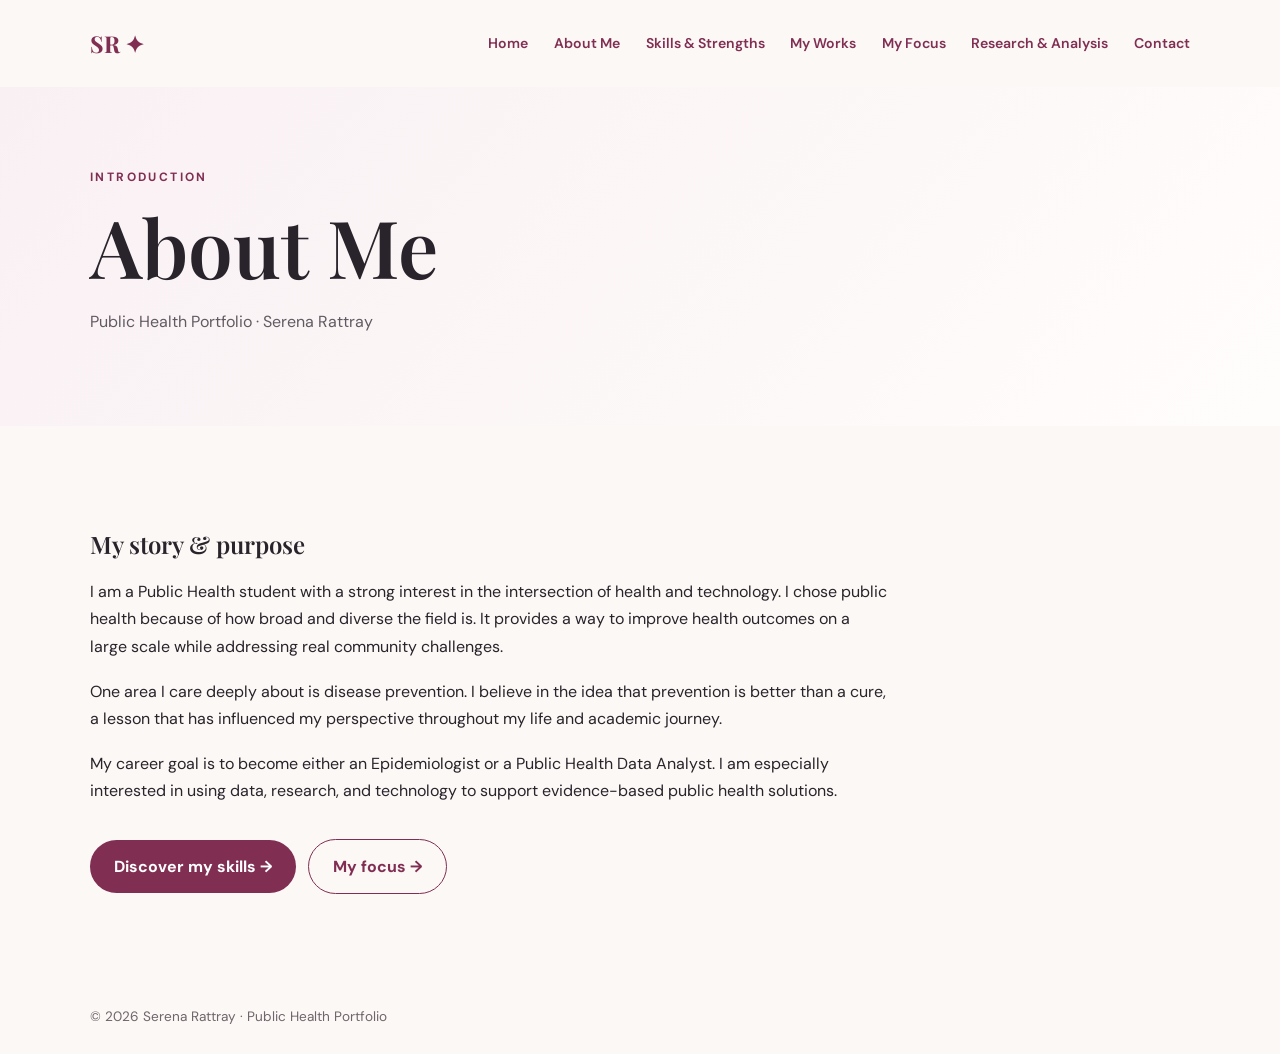
==== about.html @ 283c9e27 "Create dedicated about.html portfolio page" ====
<!DOCTYPE html><html lang="en"><head><meta charset="UTF-8"><meta name="viewport" content="width=device-width,initial-scale=1"><meta name="description" content="Serena Rattray's public health research and applied biostatistics portfolio."><title>About Me | Serena Rattray</title><link rel="preconnect" href="https://fonts.googleapis.com"><link rel="preconnect" href="https://fonts.gstatic.com" crossorigin><link href="https://fonts.googleapis.com/css2?family=DM+Sans:wght@400;500;600;700&family=Playfair+Display:wght@500;600;700&display=swap" rel="stylesheet"><link rel="stylesheet" href="style.css"></head><body><header><div class="wrap topbar"><a class="brand" href="index.html">SR <span aria-hidden="true">✦</span></a><nav class="nav" aria-label="Main navigation"><a href="index.html">Home</a><a href="about.html">About Me</a><a href="skills.html">Skills &amp; Strengths</a><a href="works.html">My Works</a><a href="focus.html">My Focus</a><a href="research.html">Research &amp; Analysis</a><a href="more.html#contact">Contact</a></nav></div></header><main><section class="page-header"><div class="wrap"><span class="eyebrow">Introduction</span><h1>About Me</h1><p class="muted">Public Health Portfolio · Serena Rattray</p></div></section><section class="content"><div class="wrap"><h2>My story &amp; purpose</h2><div class="prose"><p>I am a Public Health student with a strong interest in the intersection of health and technology. I chose public health because of how broad and diverse the field is. It provides a way to improve health outcomes on a large scale while addressing real community challenges.</p><p>One area I care deeply about is disease prevention. I believe in the idea that prevention is better than a cure, a lesson that has influenced my perspective throughout my life and academic journey.</p><p>My career goal is to become either an Epidemiologist or a Public Health Data Analyst. I am especially interested in using data, research, and technology to support evidence-based public health solutions.</p></div><a class="button" href="skills.html">Discover my skills →</a><a class="button alt" href="focus.html">My focus →</a></div></section></main><footer><div class="wrap">© 2026 Serena Rattray · Public Health Portfolio</div></footer></body></html>
---- style.css ----
:root{--ink:#29232b;--berry:#812e53;--rose:#c78ba4;--blush:#f5e9ed;--cream:#fbf8f5;--line:#e8dce0}*{box-sizing:border-box}html{scroll-behavior:smooth}body{margin:0;background:var(--cream);color:var(--ink);font-family:'DM Sans',Arial,sans-serif;line-height:1.7}h1,h2,h3{font-family:'Playfair Display',Georgia,serif;line-height:1.15;font-weight:600}a{color:var(--berry)}a:focus-visible,button:focus-visible{outline:3px solid var(--rose);outline-offset:4px}.wrap{width:min(1100px,90%);margin:auto}.topbar{display:flex;justify-content:space-between;align-items:center;padding:24px 0;gap:20px}.brand{font-family:'Playfair Display',Georgia,serif;font-size:1.45rem;font-weight:700;text-decoration:none;color:var(--berry)}.nav{display:flex;flex-wrap:wrap;gap:clamp(12px,2vw,30px)}.nav a{text-decoration:none;font-size:.88rem;font-weight:600}.nav a:hover{text-decoration:underline}.eyebrow{text-transform:uppercase;letter-spacing:.2em;color:var(--berry);font-weight:700;font-size:.75rem}.hero{padding:clamp(65px,10vw,140px) 0;background:radial-gradient(circle at 85% 20%,#f0d6e0,transparent 35%),linear-gradient(125deg,#fffdfb,#f6ebee)}.hero-grid{display:grid;grid-template-columns:1.5fr .7fr;gap:45px;align-items:center}.hero h1{font-size:clamp(3.5rem,8vw,7rem);letter-spacing:-.05em;margin:16px 0 24px}.hero p{font-size:1.15rem;max-width:620px}.monogram{aspect-ratio:1;display:grid;place-items:center;border-radius:50% 50% 44% 44%;background:#ead2dc;color:var(--berry);font-family:'Playfair Display',serif;font-size:clamp(5rem,13vw,10rem);border:12px solid #f9f0f3;box-shadow:0 30px 70px #812e5322}.button{display:inline-block;background:var(--berry);color:white;text-decoration:none;padding:13px 24px;border-radius:100px;font-weight:700;margin:16px 12px 0 0}.button.alt{background:transparent;color:var(--berry);border:1px solid var(--berry)}section.content{padding:85px 0}.section-head{display:flex;justify-content:space-between;align-items:end;gap:20px;margin-bottom:32px}.section-head h2{font-size:clamp(2rem,4vw,3.3rem);margin:8px 0}.muted{color:#625a62}.cards{display:grid;grid-template-columns:repeat(2,minmax(0,1fr));gap:24px}.card{background:white;border:1px solid var(--line);border-radius:18px;padding:32px;box-shadow:0 15px 45px #812e530b}.card h3{font-size:1.6rem;margin:12px 0}.tag{display:inline-block;border-radius:100px;background:var(--blush);color:var(--berry);padding:5px 12px;font-size:.75rem;font-weight:700;letter-spacing:.05em}.card a{font-weight:700;text-underline-offset:5px}.feature{background:var(--blush)}.three{display:grid;grid-template-columns:repeat(3,1fr);gap:18px}.contact-band{background:var(--berry);color:white;padding:65px 0}.contact-band a{color:white}.contact-band h2{font-size:clamp(2rem,4vw,3rem)}footer{padding:26px 0;font-size:.85rem;color:#70656c}.page-header{padding:75px 0;background:linear-gradient(130deg,#f9f0f3,#fffdfb)}.page-header h1{font-size:clamp(3rem,7vw,5rem);margin:10px 0}.prose{max-width:800px}.prose p{margin:0 0 18px}.spaced{margin-top:32px}@media(max-width:720px){.topbar{align-items:flex-start;flex-direction:column}.hero-grid{grid-template-columns:1fr}.monogram{width:200px;justify-self:center}.cards,.three{grid-template-columns:1fr}.section-head{display:block}.hero{padding:65px 0}section.content{padding:60px 0}}@media(prefers-reduced-motion:reduce){html{scroll-behavior:auto}}
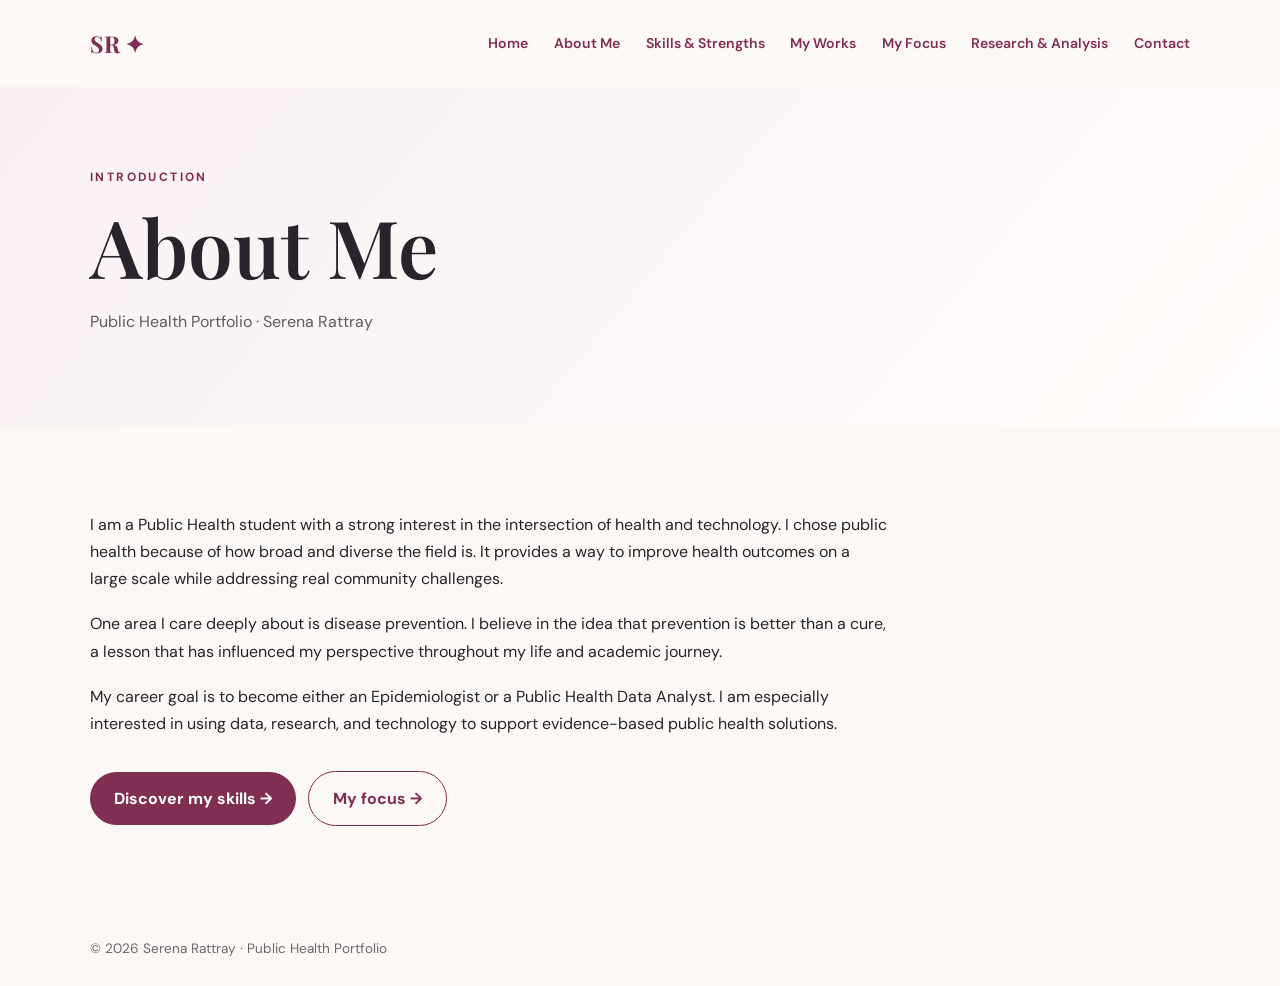
==== commit 959d42bc: "Remove My story and purpose heading from About Me" ====
--- a/about.html
+++ b/about.html
@@ -1 +1 @@
-<!DOCTYPE html><html lang="en"><head><meta charset="UTF-8"><meta name="viewport" content="width=device-width,initial-scale=1"><meta name="description" content="Serena Rattray's public health research and applied biostatistics portfolio."><title>About Me | Serena Rattray</title><link rel="preconnect" href="https://fonts.googleapis.com"><link rel="preconnect" href="https://fonts.gstatic.com" crossorigin><link href="https://fonts.googleapis.com/css2?family=DM+Sans:wght@400;500;600;700&family=Playfair+Display:wght@500;600;700&display=swap" rel="stylesheet"><link rel="stylesheet" href="style.css"></head><body><header><div class="wrap topbar"><a class="brand" href="index.html">SR <span aria-hidden="true">✦</span></a><nav class="nav" aria-label="Main navigation"><a href="index.html">Home</a><a href="about.html">About Me</a><a href="skills.html">Skills &amp; Strengths</a><a href="works.html">My Works</a><a href="focus.html">My Focus</a><a href="research.html">Research &amp; Analysis</a><a href="more.html#contact">Contact</a></nav></div></header><main><section class="page-header"><div class="wrap"><span class="eyebrow">Introduction</span><h1>About Me</h1><p class="muted">Public Health Portfolio · Serena Rattray</p></div></section><section class="content"><div class="wrap"><h2>My story &amp; purpose</h2><div class="prose"><p>I am a Public Health student with a strong interest in the intersection of health and technology. I chose public health because of how broad and diverse the field is. It provides a way to improve health outcomes on a large scale while addressing real community challenges.</p><p>One area I care deeply about is disease prevention. I believe in the idea that prevention is better than a cure, a lesson that has influenced my perspective throughout my life and academic journey.</p><p>My career goal is to become either an Epidemiologist or a Public Health Data Analyst. I am especially interested in using data, research, and technology to support evidence-based public health solutions.</p></div><a class="button" href="skills.html">Discover my skills →</a><a class="button alt" href="focus.html">My focus →</a></div></section></main><footer><div class="wrap">© 2026 Serena Rattray · Public Health Portfolio</div></footer></body></html>+<!DOCTYPE html><html lang="en"><head><meta charset="UTF-8"><meta name="viewport" content="width=device-width,initial-scale=1"><meta name="description" content="Serena Rattray's public health research and applied biostatistics portfolio."><title>About Me | Serena Rattray</title><link rel="preconnect" href="https://fonts.googleapis.com"><link rel="preconnect" href="https://fonts.gstatic.com" crossorigin><link href="https://fonts.googleapis.com/css2?family=DM+Sans:wght@400;500;600;700&family=Playfair+Display:wght@500;600;700&display=swap" rel="stylesheet"><link rel="stylesheet" href="style.css"></head><body><header><div class="wrap topbar"><a class="brand" href="index.html">SR <span aria-hidden="true">✦</span></a><nav class="nav" aria-label="Main navigation"><a href="index.html">Home</a><a href="about.html">About Me</a><a href="skills.html">Skills &amp; Strengths</a><a href="works.html">My Works</a><a href="focus.html">My Focus</a><a href="research.html">Research &amp; Analysis</a><a href="more.html#contact">Contact</a></nav></div></header><main><section class="page-header"><div class="wrap"><span class="eyebrow">Introduction</span><h1>About Me</h1><p class="muted">Public Health Portfolio · Serena Rattray</p></div></section><section class="content"><div class="wrap"><div class="prose"><p>I am a Public Health student with a strong interest in the intersection of health and technology. I chose public health because of how broad and diverse the field is. It provides a way to improve health outcomes on a large scale while addressing real community challenges.</p><p>One area I care deeply about is disease prevention. I believe in the idea that prevention is better than a cure, a lesson that has influenced my perspective throughout my life and academic journey.</p><p>My career goal is to become either an Epidemiologist or a Public Health Data Analyst. I am especially interested in using data, research, and technology to support evidence-based public health solutions.</p></div><a class="button" href="skills.html">Discover my skills →</a><a class="button alt" href="focus.html">My focus →</a></div></section></main><footer><div class="wrap">© 2026 Serena Rattray · Public Health Portfolio</div></footer></body></html>
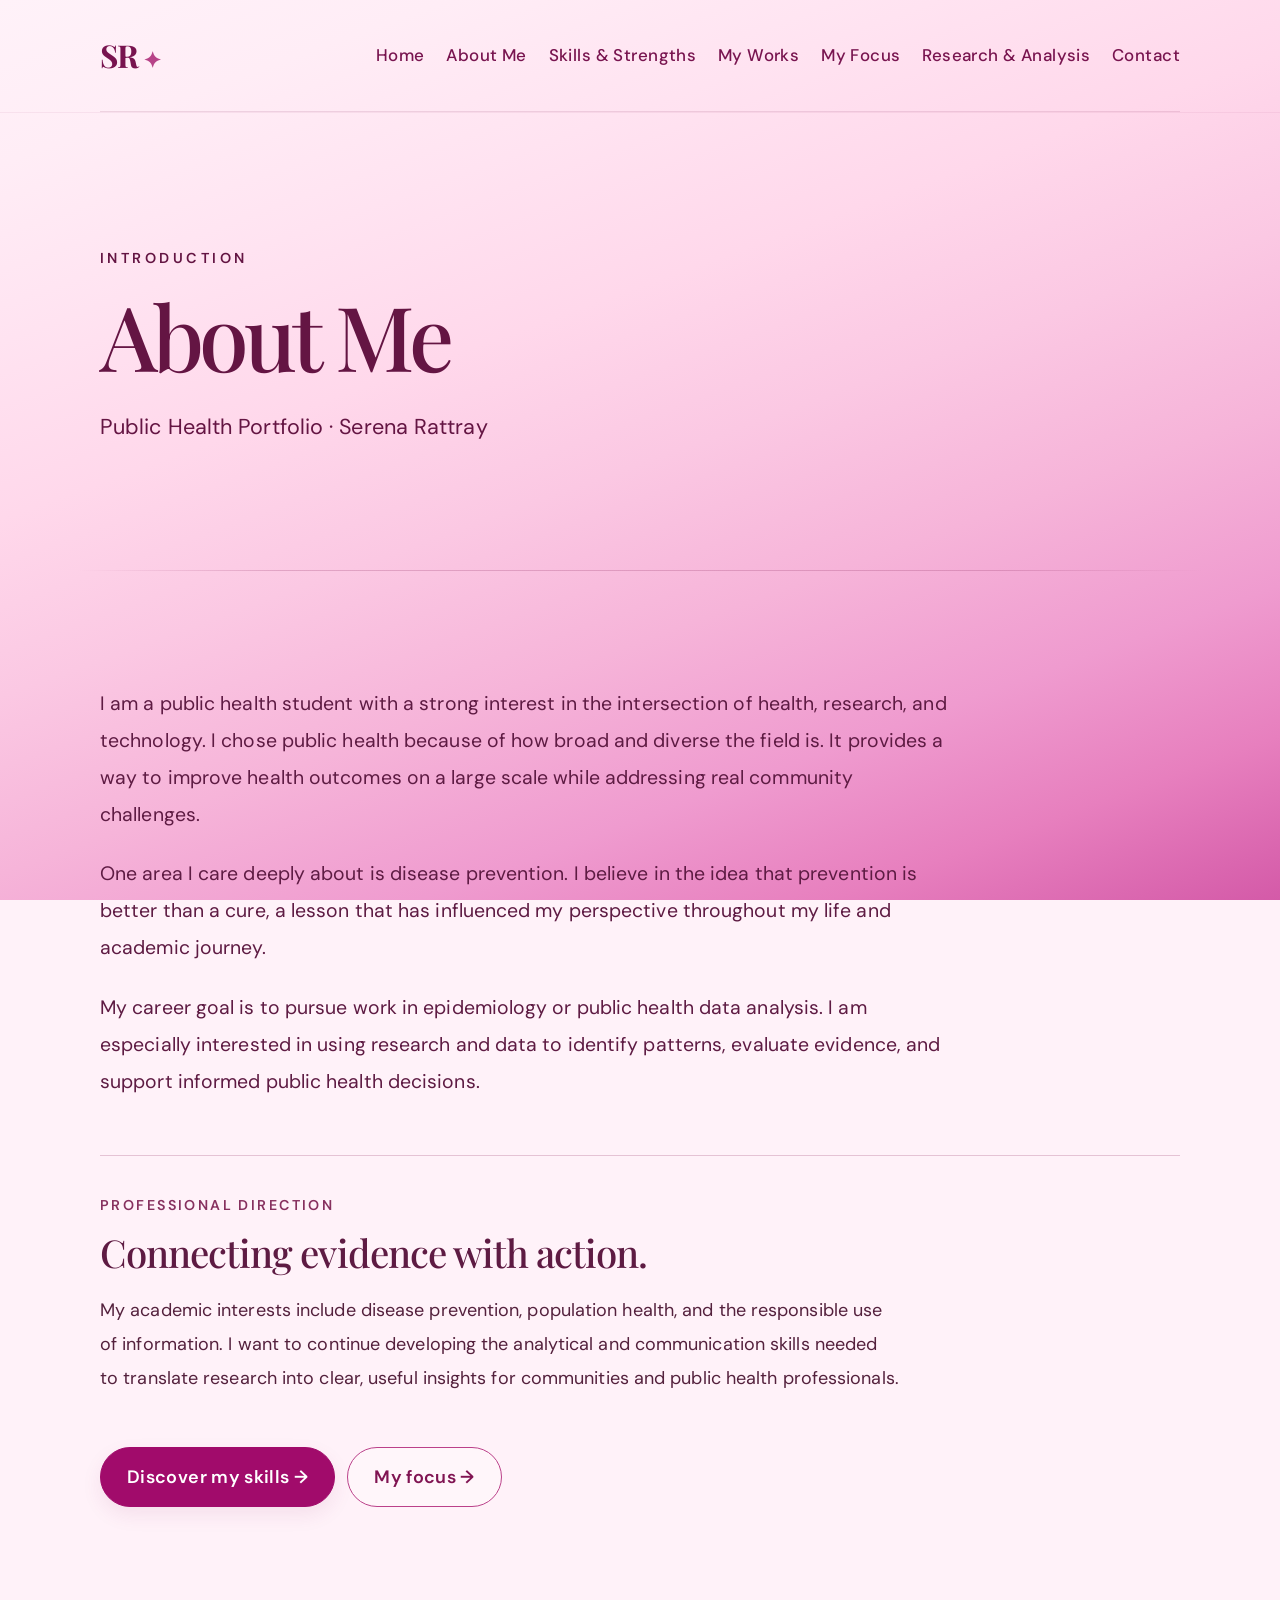
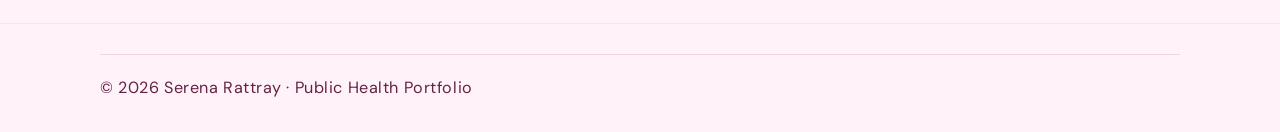
==== commit bcb5484e: "Add refined editorial dividers and professional public health portfolio copy" ====
--- a/about.html
+++ b/about.html
@@ -1 +1 @@
-<!DOCTYPE html><html lang="en"><head><meta charset="UTF-8"><meta name="viewport" content="width=device-width,initial-scale=1"><meta name="description" content="Serena Rattray's public health research and applied biostatistics portfolio."><title>About Me | Serena Rattray</title><link rel="preconnect" href="https://fonts.googleapis.com"><link rel="preconnect" href="https://fonts.gstatic.com" crossorigin><link href="https://fonts.googleapis.com/css2?family=DM+Sans:wght@400;500;600;700&family=Playfair+Display:wght@500;600;700&display=swap" rel="stylesheet"><link rel="stylesheet" href="style.css"></head><body><header><div class="wrap topbar"><a class="brand" href="index.html">SR <span aria-hidden="true">✦</span></a><nav class="nav" aria-label="Main navigation"><a href="index.html">Home</a><a href="about.html">About Me</a><a href="skills.html">Skills &amp; Strengths</a><a href="works.html">My Works</a><a href="focus.html">My Focus</a><a href="research.html">Research &amp; Analysis</a><a href="more.html#contact">Contact</a></nav></div></header><main><section class="page-header"><div class="wrap"><span class="eyebrow">Introduction</span><h1>About Me</h1><p class="muted">Public Health Portfolio · Serena Rattray</p></div></section><section class="content"><div class="wrap"><div class="prose"><p>I am a Public Health student with a strong interest in the intersection of health and technology. I chose public health because of how broad and diverse the field is. It provides a way to improve health outcomes on a large scale while addressing real community challenges.</p><p>One area I care deeply about is disease prevention. I believe in the idea that prevention is better than a cure, a lesson that has influenced my perspective throughout my life and academic journey.</p><p>My career goal is to become either an Epidemiologist or a Public Health Data Analyst. I am especially interested in using data, research, and technology to support evidence-based public health solutions.</p></div><a class="button" href="skills.html">Discover my skills →</a><a class="button alt" href="focus.html">My focus →</a></div></section></main><footer><div class="wrap">© 2026 Serena Rattray · Public Health Portfolio</div></footer></body></html>+<!DOCTYPE html><html lang="en"><head><meta charset="UTF-8"><meta name="viewport" content="width=device-width,initial-scale=1"><meta name="description" content="Serena Rattray's public health research and applied biostatistics portfolio."><title>About Me | Serena Rattray</title><link rel="preconnect" href="https://fonts.googleapis.com"><link rel="preconnect" href="https://fonts.gstatic.com" crossorigin><link href="https://fonts.googleapis.com/css2?family=DM+Sans:wght@400;500;600;700&family=Playfair+Display:wght@500;600;700&display=swap" rel="stylesheet"><link rel="stylesheet" href="style.css"></head><body><header><div class="wrap topbar"><a class="brand" href="index.html">SR <span aria-hidden="true">✦</span></a><nav class="nav" aria-label="Main navigation"><a href="index.html">Home</a><a href="about.html">About Me</a><a href="skills.html">Skills &amp; Strengths</a><a href="works.html">My Works</a><a href="focus.html">My Focus</a><a href="research.html">Research &amp; Analysis</a><a href="more.html#contact">Contact</a></nav></div></header><main><section class="page-header"><div class="wrap"><span class="eyebrow">Introduction</span><h1>About Me</h1><p class="muted">Public Health Portfolio · Serena Rattray</p></div></section><section class="content"><div class="wrap"><div class="prose"><p>I am a public health student with a strong interest in the intersection of health, research, and technology. I chose public health because of how broad and diverse the field is. It provides a way to improve health outcomes on a large scale while addressing real community challenges.</p><p>One area I care deeply about is disease prevention. I believe in the idea that prevention is better than a cure, a lesson that has influenced my perspective throughout my life and academic journey.</p><p>My career goal is to pursue work in epidemiology or public health data analysis. I am especially interested in using research and data to identify patterns, evaluate evidence, and support informed public health decisions.</p></div><div class="editorial-panel"><span class="editorial-kicker">Professional direction</span><h2>Connecting evidence with action.</h2><p>My academic interests include disease prevention, population health, and the responsible use of information. I want to continue developing the analytical and communication skills needed to translate research into clear, useful insights for communities and public health professionals.</p></div><a class="button" href="skills.html">Discover my skills →</a><a class="button alt" href="focus.html">My focus →</a></div></section></main><footer><div class="wrap">© 2026 Serena Rattray · Public Health Portfolio</div></footer></body></html>
--- a/style.css
+++ b/style.css
@@ -1 +1,126 @@
-:root{--ink:#29232b;--berry:#812e53;--rose:#c78ba4;--blush:#f5e9ed;--cream:#fbf8f5;--line:#e8dce0}*{box-sizing:border-box}html{scroll-behavior:smooth}body{margin:0;background:var(--cream);color:var(--ink);font-family:'DM Sans',Arial,sans-serif;line-height:1.7}h1,h2,h3{font-family:'Playfair Display',Georgia,serif;line-height:1.15;font-weight:600}a{color:var(--berry)}a:focus-visible,button:focus-visible{outline:3px solid var(--rose);outline-offset:4px}.wrap{width:min(1100px,90%);margin:auto}.topbar{display:flex;justify-content:space-between;align-items:center;padding:24px 0;gap:20px}.brand{font-family:'Playfair Display',Georgia,serif;font-size:1.45rem;font-weight:700;text-decoration:none;color:var(--berry)}.nav{display:flex;flex-wrap:wrap;gap:clamp(12px,2vw,30px)}.nav a{text-decoration:none;font-size:.88rem;font-weight:600}.nav a:hover{text-decoration:underline}.eyebrow{text-transform:uppercase;letter-spacing:.2em;color:var(--berry);font-weight:700;font-size:.75rem}.hero{padding:clamp(65px,10vw,140px) 0;background:radial-gradient(circle at 85% 20%,#f0d6e0,transparent 35%),linear-gradient(125deg,#fffdfb,#f6ebee)}.hero-grid{display:grid;grid-template-columns:1.5fr .7fr;gap:45px;align-items:center}.hero h1{font-size:clamp(3.5rem,8vw,7rem);letter-spacing:-.05em;margin:16px 0 24px}.hero p{font-size:1.15rem;max-width:620px}.monogram{aspect-ratio:1;display:grid;place-items:center;border-radius:50% 50% 44% 44%;background:#ead2dc;color:var(--berry);font-family:'Playfair Display',serif;font-size:clamp(5rem,13vw,10rem);border:12px solid #f9f0f3;box-shadow:0 30px 70px #812e5322}.button{display:inline-block;background:var(--berry);color:white;text-decoration:none;padding:13px 24px;border-radius:100px;font-weight:700;margin:16px 12px 0 0}.button.alt{background:transparent;color:var(--berry);border:1px solid var(--berry)}section.content{padding:85px 0}.section-head{display:flex;justify-content:space-between;align-items:end;gap:20px;margin-bottom:32px}.section-head h2{font-size:clamp(2rem,4vw,3.3rem);margin:8px 0}.muted{color:#625a62}.cards{display:grid;grid-template-columns:repeat(2,minmax(0,1fr));gap:24px}.card{background:white;border:1px solid var(--line);border-radius:18px;padding:32px;box-shadow:0 15px 45px #812e530b}.card h3{font-size:1.6rem;margin:12px 0}.tag{display:inline-block;border-radius:100px;background:var(--blush);color:var(--berry);padding:5px 12px;font-size:.75rem;font-weight:700;letter-spacing:.05em}.card a{font-weight:700;text-underline-offset:5px}.feature{background:var(--blush)}.three{display:grid;grid-template-columns:repeat(3,1fr);gap:18px}.contact-band{background:var(--berry);color:white;padding:65px 0}.contact-band a{color:white}.contact-band h2{font-size:clamp(2rem,4vw,3rem)}footer{padding:26px 0;font-size:.85rem;color:#70656c}.page-header{padding:75px 0;background:linear-gradient(130deg,#f9f0f3,#fffdfb)}.page-header h1{font-size:clamp(3rem,7vw,5rem);margin:10px 0}.prose{max-width:800px}.prose p{margin:0 0 18px}.spaced{margin-top:32px}@media(max-width:720px){.topbar{align-items:flex-start;flex-direction:column}.hero-grid{grid-template-columns:1fr}.monogram{width:200px;justify-self:center}.cards,.three{grid-template-columns:1fr}.section-head{display:block}.hero{padding:65px 0}section.content{padding:60px 0}}@media(prefers-reduced-motion:reduce){html{scroll-behavior:auto}}+:root{--ink:#29232b;--berry:#812e53;--rose:#c78ba4;--blush:#f5e9ed;--cream:#fbf8f5;--line:#e8dce0}*{box-sizing:border-box}html{scroll-behavior:smooth}body{margin:0;background:var(--cream);color:var(--ink);font-family:'DM Sans',Arial,sans-serif;line-height:1.7}h1,h2,h3{font-family:'Playfair Display',Georgia,serif;line-height:1.15;font-weight:600}a{color:var(--berry)}a:focus-visible,button:focus-visible{outline:3px solid var(--rose);outline-offset:4px}.wrap{width:min(1100px,90%);margin:auto}.topbar{display:flex;justify-content:space-between;align-items:center;padding:24px 0;gap:20px}.brand{font-family:'Playfair Display',Georgia,serif;font-size:1.45rem;font-weight:700;text-decoration:none;color:var(--berry)}.nav{display:flex;flex-wrap:wrap;gap:clamp(12px,2vw,30px)}.nav a{text-decoration:none;font-size:.88rem;font-weight:600}.nav a:hover{text-decoration:underline}.eyebrow{text-transform:uppercase;letter-spacing:.2em;color:var(--berry);font-weight:700;font-size:.75rem}.hero{padding:clamp(65px,10vw,140px) 0;background:radial-gradient(circle at 85% 20%,#f0d6e0,transparent 35%),linear-gradient(125deg,#fffdfb,#f6ebee)}.hero-grid{display:grid;grid-template-columns:1.5fr .7fr;gap:45px;align-items:center}.hero h1{font-size:clamp(3.5rem,8vw,7rem);letter-spacing:-.05em;margin:16px 0 24px}.hero p{font-size:1.15rem;max-width:620px}.monogram{aspect-ratio:1;display:grid;place-items:center;border-radius:50% 50% 44% 44%;background:#ead2dc;color:var(--berry);font-family:'Playfair Display',serif;font-size:clamp(5rem,13vw,10rem);border:12px solid #f9f0f3;box-shadow:0 30px 70px #812e5322}.button{display:inline-block;background:var(--berry);color:white;text-decoration:none;padding:13px 24px;border-radius:100px;font-weight:700;margin:16px 12px 0 0}.button.alt{background:transparent;color:var(--berry);border:1px solid var(--berry)}section.content{padding:85px 0}.section-head{display:flex;justify-content:space-between;align-items:end;gap:20px;margin-bottom:32px}.section-head h2{font-size:clamp(2rem,4vw,3.3rem);margin:8px 0}.muted{color:#625a62}.cards{display:grid;grid-template-columns:repeat(2,minmax(0,1fr));gap:24px}.card{background:white;border:1px solid var(--line);border-radius:18px;padding:32px;box-shadow:0 15px 45px #812e530b}.card h3{font-size:1.6rem;margin:12px 0}.tag{display:inline-block;border-radius:100px;background:var(--blush);color:var(--berry);padding:5px 12px;font-size:.75rem;font-weight:700;letter-spacing:.05em}.card a{font-weight:700;text-underline-offset:5px}.feature{background:var(--blush)}.three{display:grid;grid-template-columns:repeat(3,1fr);gap:18px}.contact-band{background:var(--berry);color:white;padding:65px 0}.contact-band a{color:white}.contact-band h2{font-size:clamp(2rem,4vw,3rem)}footer{padding:26px 0;font-size:.85rem;color:#70656c}.page-header{padding:75px 0;background:linear-gradient(130deg,#f9f0f3,#fffdfb)}.page-header h1{font-size:clamp(3rem,7vw,5rem);margin:10px 0}.prose{max-width:800px}.prose p{margin:0 0 18px}.spaced{margin-top:32px}@media(max-width:720px){.topbar{align-items:flex-start;flex-direction:column}.hero-grid{grid-template-columns:1fr}.monogram{width:200px;justify-self:center}.cards,.three{grid-template-columns:1fr}.section-head{display:block}.hero{padding:65px 0}section.content{padding:60px 0}}@media(prefers-reduced-motion:reduce){html{scroll-behavior:auto}}
+
+/* Balanced light-pink to fuchsia sitewide gradient */
+:root{--ink:#51243d;--berry:#a10b6b;--rose:#d9429a;--blush:#ffe0f0;--cream:#fff3f9;--line:#edb9d4}
+html{background:#fff0f7}
+body{background:linear-gradient(145deg,#fff0f8 0%,#ffd4e9 38%,#f69bcf 72%,#cb258b 100%) fixed;color:var(--ink)}
+header{background:linear-gradient(95deg,#fff1f9,#ffc7e3 55%,#e964af);border-bottom:1px solid #efb6d4}
+.brand,.nav a{color:#78144f}.nav a:hover{color:#b80b78}
+.hero,.page-header{background:radial-gradient(circle at 85% 18%,#fff6fb 0%,transparent 38%),linear-gradient(120deg,#fff0f8 0%,#ffc3e1 58%,#d83c9a 100%);color:#5b1b43}
+.hero h1,.hero p,.hero .muted,.hero .eyebrow,.page-header h1,.page-header p,.page-header .eyebrow{color:#641543}
+.monogram{background:linear-gradient(145deg,#ffe0ef,#f7a4d1 55%,#d43c9a);color:#8d125d;border-color:#fff0f8;box-shadow:0 24px 55px #a30a6b25}
+section.content{background:linear-gradient(140deg,#fff4fa 0%,#ffdbed 54%,#f4a2d0 100%);color:#54213d}
+section.content.feature{background:linear-gradient(125deg,#ffe2f0,#f7afd5 65%,#e66aaf)}
+section.content h2,section.content .eyebrow,section.content .muted,section.content .prose{color:#5e1b43}
+.card{background:linear-gradient(150deg,#fffafd,#ffe4f1 70%,#ffc5e3);border:1px solid #efbdd8;color:#54213d;box-shadow:0 14px 34px #a30a6b12}
+.card h3,.card p,.card a{color:#672044}
+.tag{background:#f7b7d9;color:#801452}
+.button{background:#a10b6b;color:#fff;border:1px solid #a10b6b}
+.button.alt{background:#ffe6f2;color:#801452;border:1px solid #bb418a}
+.contact-band{background:linear-gradient(115deg,#f4a6d1,#df4c9f 55%,#a90c70);color:#fff}
+.contact-band a{color:#fff}
+footer{background:linear-gradient(90deg,#ffe0ef,#f4a4d0,#d33d97);color:#642345}
+
+/* Seamless sitewide light blush to fuchsia transition */
+:root{--pink-flow:linear-gradient(155deg,#fff0f8 0%,#ffe4f1 20%,#ffd0e8 43%,#f8aed7 65%,#e66ab3 84%,#c92b90 100%)}
+html{background:#fff0f8}
+body{background:var(--pink-flow);background-attachment:fixed}
+header{background:transparent;border-bottom:1px solid #bd438b26}
+.hero,.page-header,.article-hero,section.content,section.content.feature{background:transparent}
+.hero,.page-header,.article-hero{color:#641543}
+.hero h1,.hero p,.hero .muted,.hero .eyebrow,.page-header h1,.page-header p,.page-header .eyebrow{color:#641543}
+section.content{color:#54213d}
+section.content h2,section.content .eyebrow,section.content .muted,section.content .prose{color:#5e1b43}
+.contact-band{background:linear-gradient(100deg,#f3a2ceaa,#e46badbb,#ca2e91d9)}
+footer{background:#b41c8030;border-top:1px solid #bd438b28}
+
+/* Final seamless ombré: one continuous canvas, no hard section edges */
+:root{--pink-flow:linear-gradient(160deg,#fff2f9 0%,#ffedf6 12%,#ffe3f1 25%,#ffd8eb 38%,#fbc8e3 51%,#f6b4d9 64%,#ef9bcf 77%,#e77fbe 88%,#d45aa8 100%)}
+html{background:#fff2f9}
+body{background:var(--pink-flow);background-attachment:fixed;min-height:100vh}
+header,.hero,.page-header,.article-hero,section.content,section.content.feature,footer{background:transparent!important}
+header{border-bottom:1px solid #9e316a12}
+footer{border-top:1px solid #9e316a12}
+.contact-band{background:linear-gradient(110deg,#f6b4d944,#e77fbe66,#d45aa899)!important}
+.card,.metric,.stat,.study-sidebar,.article-sidebar,.figure-panel,.pullquote,.insight{box-shadow:0 12px 32px #992c7110}
+
+/* Refined editorial finishing details — preserve continuous ombré */
+:root{--ink:#44283b;--berry:#8e285e;--line:#d89abf}
+body{font-weight:400;letter-spacing:.005em;line-height:1.82}
+h1,h2,h3{font-weight:500;letter-spacing:-.025em}
+.wrap{width:min(1080px,88%)}
+.topbar{padding-top:27px;padding-bottom:27px;gap:26px}
+.brand{font-size:1.55rem;letter-spacing:-.045em}
+.brand span{font-size:.7em;color:#b74388}
+.nav{column-gap:clamp(13px,1.7vw,25px);row-gap:10px}
+.nav a{font-size:.82rem;font-weight:500;letter-spacing:.025em;transition:color .2s ease}
+.nav a:hover{color:#a91672;text-decoration:none}
+.eyebrow{font-size:.69rem;font-weight:600;letter-spacing:.24em}
+.hero{padding-top:clamp(85px,11vw,155px);padding-bottom:clamp(95px,12vw,170px)}
+.hero-grid{gap:clamp(45px,7vw,100px)}
+.hero h1{font-size:clamp(3.6rem,7.7vw,6.8rem);font-weight:500;letter-spacing:-.065em;line-height:1.08}
+.hero p{line-height:1.9;max-width:580px}
+.hero .muted{font-size:.84rem;letter-spacing:.045em;margin-top:30px}
+.monogram{border-radius:50%;border:1px solid #fff9fbd9;background:linear-gradient(150deg,#fff8fc99,#f8c7e390 60%,#eaa3cc80);color:#8c2a61;box-shadow:0 24px 65px #8f336b16,inset 0 0 0 12px #fff7fc55;font-size:clamp(4.8rem,11vw,8.4rem);font-weight:500}
+.button{font-weight:600;font-size:.88rem;letter-spacing:.02em;padding:13px 26px;border-radius:999px;box-shadow:0 8px 20px #86235816;transition:transform .2s ease,box-shadow .2s ease,background .2s ease}
+.button:hover{transform:translateY(-2px);box-shadow:0 12px 24px #86235823}
+.button.alt{background:#fff8fbb5;box-shadow:none}
+section.content{padding-top:clamp(80px,9vw,118px);padding-bottom:clamp(80px,9vw,118px)}
+.section-head{margin-bottom:42px}
+.section-head h2{font-weight:500;letter-spacing:-.045em}
+.card{background:linear-gradient(150deg,#fffdfde8,#fff4faaf 75%,#ffe4f19c);border:1px solid #ffffffb5;border-radius:22px;padding:clamp(28px,3vw,40px);box-shadow:0 14px 40px #87345e10;backdrop-filter:blur(8px);-webkit-backdrop-filter:blur(8px);transition:transform .2s ease,box-shadow .2s ease}
+.card:hover{transform:translateY(-3px);box-shadow:0 18px 44px #87345e1b}
+.card h3{font-weight:500;letter-spacing:-.035em}
+.card p,.prose p{line-height:1.9}
+.tag{background:#f6c9e1b0;color:#812957;font-size:.69rem;letter-spacing:.12em;padding:6px 13px}
+.page-header{padding-top:clamp(90px,10vw,130px);padding-bottom:clamp(65px,8vw,105px)}
+.page-header h1{font-weight:500;letter-spacing:-.055em}
+.contact-band{border-top:1px solid #ffffff5c;border-bottom:1px solid #ffffff5c}
+footer{font-size:.78rem;letter-spacing:.035em;padding:30px 0}
+.article-hero h1,.study-hero h1{font-weight:500;letter-spacing:-.055em}
+.article-sidebar,.study-sidebar{border-radius:20px;backdrop-filter:blur(8px);-webkit-backdrop-filter:blur(8px)}
+.stat,.metric,.figure-panel{border-radius:20px}
+@media(max-width:720px){.wrap{width:min(1100px,90%)}.topbar{padding:20px 0}.hero{padding:75px 0 90px}.hero h1{font-size:clamp(3.1rem,12vw,4.7rem)}.monogram{width:min(220px,65vw)}.card{padding:28px}}
+@media(prefers-reduced-motion:reduce){.button,.card,.nav a{transition:none}.button:hover,.card:hover{transform:none}}
+
+/* Larger, comfortably readable typography throughout the portfolio */
+html{font-size:18px}
+body{font-size:1rem;line-height:1.8}
+.nav a{font-size:.94rem}
+.brand{font-size:1.75rem}
+.eyebrow{font-size:.8rem}
+.hero h1{font-size:clamp(3.8rem,8vw,7.2rem)}
+.hero p,.page-header p,.article-intro,.study-intro{font-size:1.2rem}
+.hero .muted{font-size:.98rem}
+.page-header h1{font-size:clamp(3.2rem,7vw,5.5rem)}
+.section-head h2{font-size:clamp(2.2rem,4.2vw,3.6rem)}
+.card h3{font-size:1.8rem}
+.card p,.prose p,.article-body p,.study-body p{font-size:1.08rem}
+.card a,.button{font-size:1rem}
+.tag{font-size:.8rem}
+.article-sidebar a,.study-sidebar a{font-size:1rem}
+.article-body h2,.study-body h2{font-size:clamp(1.9rem,3vw,2.6rem)}
+.metric span,.stat span,.figure-panel figcaption{font-size:.98rem}
+footer{font-size:.9rem}
+@media(max-width:720px){html{font-size:16px}.hero h1{font-size:clamp(3.15rem,11vw,4.8rem)}.nav a{font-size:.95rem}}
+
+/* Professional editorial structure: delicate rules and intentional hierarchy */
+.topbar{border-bottom:1px solid #8c356326}
+.hero,.page-header{position:relative}
+.hero::after,.page-header::after{content:"";position:absolute;bottom:0;left:6%;right:6%;height:1px;background:linear-gradient(90deg,transparent,#9e427348 18%,#9e427348 82%,transparent)}
+.section-head{padding-bottom:23px;border-bottom:1px solid #9e427338}
+section.content>.wrap>h2{padding-bottom:20px;border-bottom:1px solid #9e427338}
+.prose{max-width:850px}
+.prose p{margin-bottom:23px}
+.card{position:relative}
+.card::before{content:"";display:block;width:46px;height:1px;background:#ae5083a0;margin-bottom:22px}
+.card h3{margin-top:8px}
+.card a{display:inline-block;margin-top:8px}
+.editorial-rule{height:1px;border:0;background:linear-gradient(90deg,#98406d88,#98406d22,transparent);margin:34px 0}
+.editorial-intro{max-width:780px;font-size:1.13rem;line-height:1.9;color:#58364b}
+.editorial-kicker{font-size:.79rem;text-transform:uppercase;letter-spacing:.17em;font-weight:600;color:#87315f}
+.editorial-panel{margin:54px 0 10px;padding:32px 0 8px;border-top:1px solid #9e427344}
+.editorial-panel h2{font-size:clamp(1.8rem,3vw,2.55rem);margin:10px 0 18px}
+.editorial-panel p{max-width:800px;line-height:1.9}
+footer .wrap{border-top:1px solid #9e42732b;padding-top:18px}
+@media(max-width:720px){.topbar{border-bottom:1px solid #8c356326}.editorial-panel{margin-top:38px}.card::before{margin-bottom:16px}}
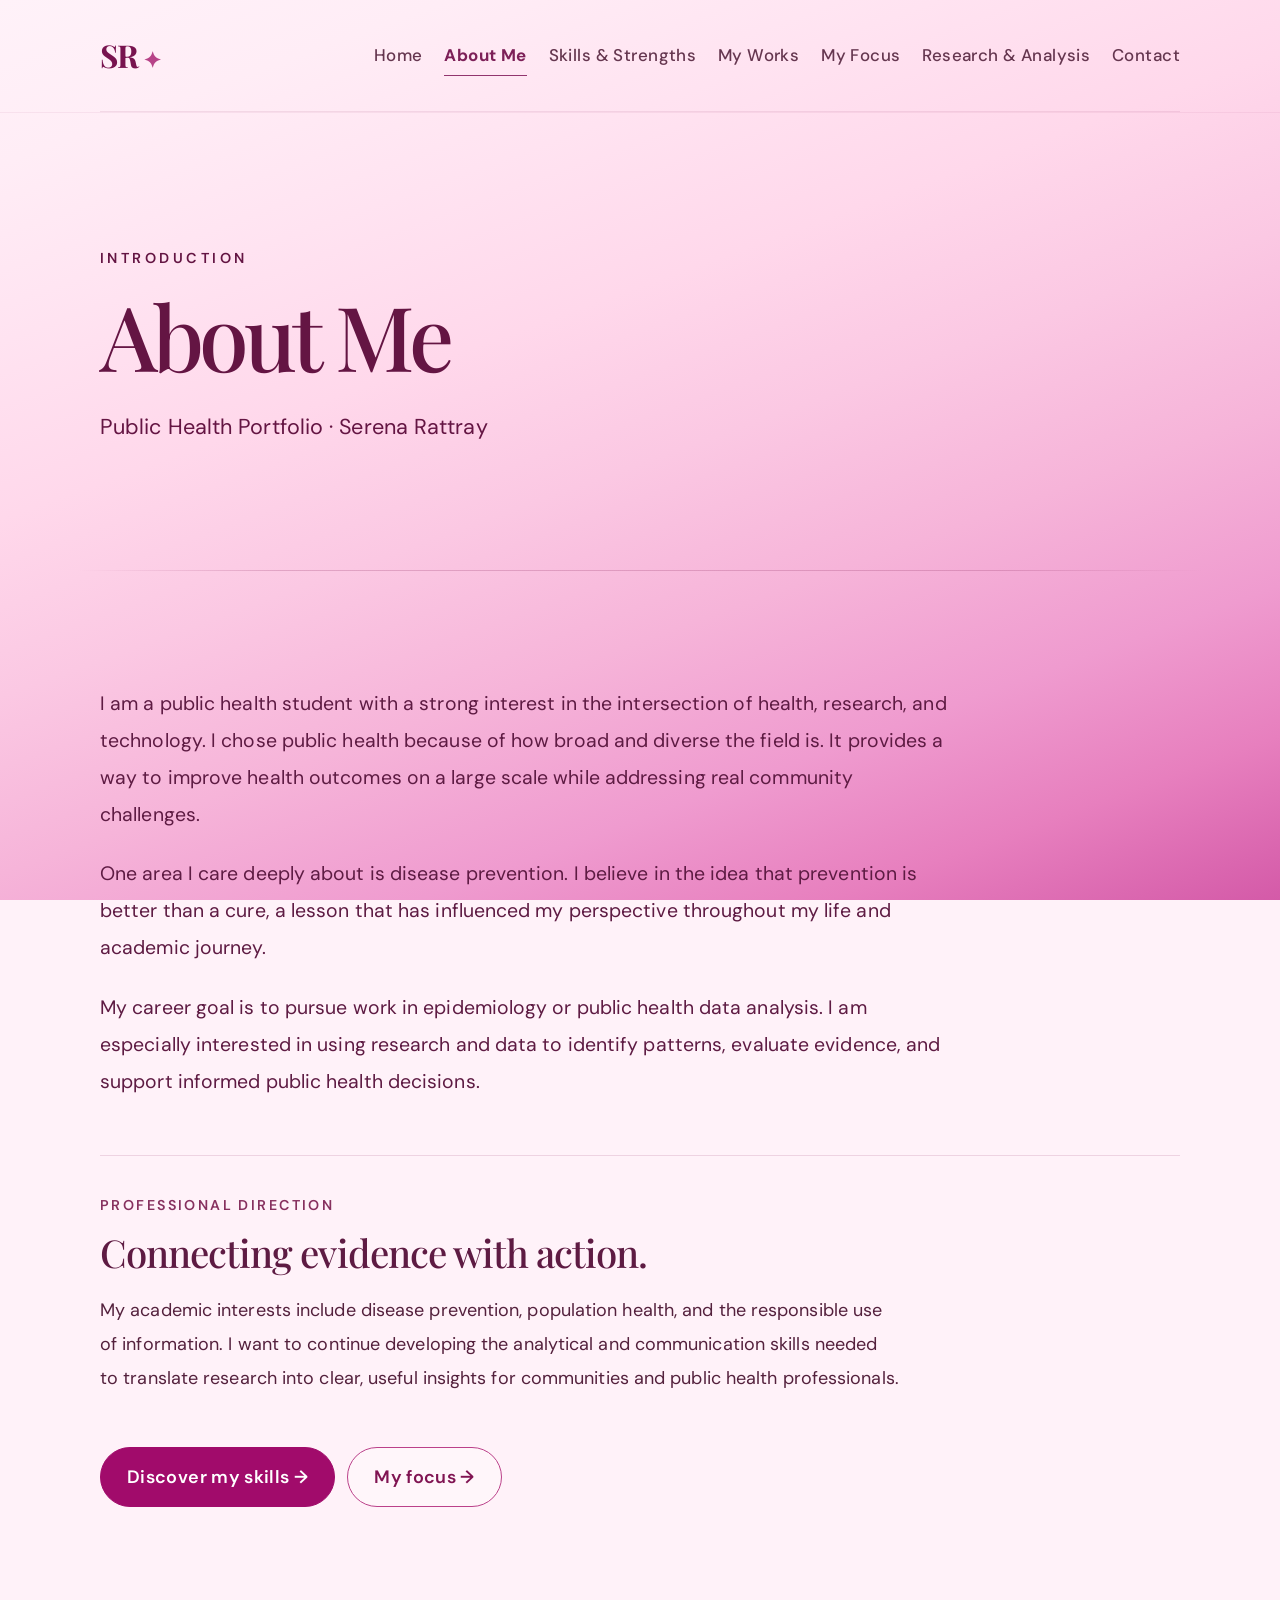
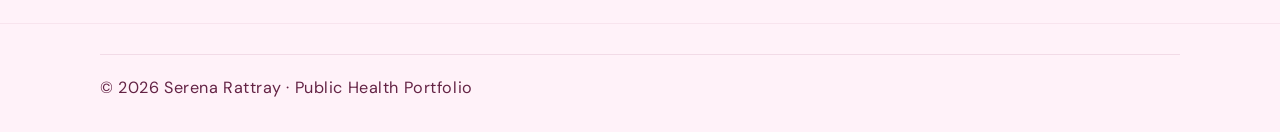
==== commit f822ffe9: "Polish portfolio with restrained editorial design and accessible active navigation" ====
--- a/about.html
+++ b/about.html
@@ -1 +1 @@
-<!DOCTYPE html><html lang="en"><head><meta charset="UTF-8"><meta name="viewport" content="width=device-width,initial-scale=1"><meta name="description" content="Serena Rattray's public health research and applied biostatistics portfolio."><title>About Me | Serena Rattray</title><link rel="preconnect" href="https://fonts.googleapis.com"><link rel="preconnect" href="https://fonts.gstatic.com" crossorigin><link href="https://fonts.googleapis.com/css2?family=DM+Sans:wght@400;500;600;700&family=Playfair+Display:wght@500;600;700&display=swap" rel="stylesheet"><link rel="stylesheet" href="style.css"></head><body><header><div class="wrap topbar"><a class="brand" href="index.html">SR <span aria-hidden="true">✦</span></a><nav class="nav" aria-label="Main navigation"><a href="index.html">Home</a><a href="about.html">About Me</a><a href="skills.html">Skills &amp; Strengths</a><a href="works.html">My Works</a><a href="focus.html">My Focus</a><a href="research.html">Research &amp; Analysis</a><a href="more.html#contact">Contact</a></nav></div></header><main><section class="page-header"><div class="wrap"><span class="eyebrow">Introduction</span><h1>About Me</h1><p class="muted">Public Health Portfolio · Serena Rattray</p></div></section><section class="content"><div class="wrap"><div class="prose"><p>I am a public health student with a strong interest in the intersection of health, research, and technology. I chose public health because of how broad and diverse the field is. It provides a way to improve health outcomes on a large scale while addressing real community challenges.</p><p>One area I care deeply about is disease prevention. I believe in the idea that prevention is better than a cure, a lesson that has influenced my perspective throughout my life and academic journey.</p><p>My career goal is to pursue work in epidemiology or public health data analysis. I am especially interested in using research and data to identify patterns, evaluate evidence, and support informed public health decisions.</p></div><div class="editorial-panel"><span class="editorial-kicker">Professional direction</span><h2>Connecting evidence with action.</h2><p>My academic interests include disease prevention, population health, and the responsible use of information. I want to continue developing the analytical and communication skills needed to translate research into clear, useful insights for communities and public health professionals.</p></div><a class="button" href="skills.html">Discover my skills →</a><a class="button alt" href="focus.html">My focus →</a></div></section></main><footer><div class="wrap">© 2026 Serena Rattray · Public Health Portfolio</div></footer></body></html>+<!DOCTYPE html><html lang="en"><head><meta charset="UTF-8"><meta name="viewport" content="width=device-width,initial-scale=1"><meta name="description" content="Serena Rattray's public health research and applied biostatistics portfolio."><title>About Me | Serena Rattray</title><link rel="preconnect" href="https://fonts.googleapis.com"><link rel="preconnect" href="https://fonts.gstatic.com" crossorigin><link href="https://fonts.googleapis.com/css2?family=DM+Sans:wght@400;500;600;700&family=Playfair+Display:wght@500;600;700&display=swap" rel="stylesheet"><link rel="stylesheet" href="style.css"></head><body><header><div class="wrap topbar"><a class="brand" href="index.html">SR <span aria-hidden="true">✦</span></a><nav class="nav" aria-label="Main navigation"><a href="index.html">Home</a><a href="about.html" aria-current="page">About Me</a><a href="skills.html">Skills &amp; Strengths</a><a href="works.html">My Works</a><a href="focus.html">My Focus</a><a href="research.html">Research &amp; Analysis</a><a href="more.html#contact">Contact</a></nav></div></header><main><section class="page-header"><div class="wrap"><span class="eyebrow">Introduction</span><h1>About Me</h1><p class="muted">Public Health Portfolio · Serena Rattray</p></div></section><section class="content"><div class="wrap"><div class="prose"><p>I am a public health student with a strong interest in the intersection of health, research, and technology. I chose public health because of how broad and diverse the field is. It provides a way to improve health outcomes on a large scale while addressing real community challenges.</p><p>One area I care deeply about is disease prevention. I believe in the idea that prevention is better than a cure, a lesson that has influenced my perspective throughout my life and academic journey.</p><p>My career goal is to pursue work in epidemiology or public health data analysis. I am especially interested in using research and data to identify patterns, evaluate evidence, and support informed public health decisions.</p></div><div class="editorial-panel"><span class="editorial-kicker">Professional direction</span><h2>Connecting evidence with action.</h2><p>My academic interests include disease prevention, population health, and the responsible use of information. I want to continue developing the analytical and communication skills needed to translate research into clear, useful insights for communities and public health professionals.</p></div><a class="button" href="skills.html">Discover my skills →</a><a class="button alt" href="focus.html">My focus →</a></div></section></main><footer><div class="wrap">© 2026 Serena Rattray · Public Health Portfolio</div></footer></body></html>
--- a/style.css
+++ b/style.css
@@ -124,3 +124,35 @@
 .editorial-panel p{max-width:800px;line-height:1.9}
 footer .wrap{border-top:1px solid #9e42732b;padding-top:18px}
 @media(max-width:720px){.topbar{border-bottom:1px solid #8c356326}.editorial-panel{margin-top:38px}.card::before{margin-bottom:16px}}
+
+/* Refined visual system: restraint, rhythm, and accessible navigation */
+:root{--ink:#493047;--berry:#8d3168;--hairline:#9c47751f}
+body{color:var(--ink);-webkit-font-smoothing:antialiased}
+h1,h2,h3{text-wrap:balance}
+p{overflow-wrap:break-word}
+.wrap{width:min(1080px,calc(100% - 52px))}
+.topbar{border-bottom:1px solid var(--hairline)}
+.nav a{position:relative;padding:5px 0;color:#65364f}
+.nav a::after{content:"";position:absolute;left:0;right:100%;bottom:0;height:1px;background:#91356e;transition:right .2s ease}
+.nav a:hover::after,.nav a[aria-current="page"]::after{right:0}
+.nav a[aria-current="page"]{color:#7d2058;font-weight:700}
+.hero-grid{grid-template-columns:minmax(0,1.45fr) minmax(230px,.65fr)}
+.hero h1{max-width:790px}
+.hero p{max-width:660px}
+.page-header .muted{max-width:720px}
+.section-head{align-items:center}
+.card{display:flex;flex-direction:column;align-items:flex-start;background:#fff9fbc9;border:1px solid #fffafce6;box-shadow:0 12px 35px #6d23510e}
+.card::before{background:#a64b7c75;width:35px}
+.card a{margin-top:auto;padding-top:16px;text-underline-offset:5px}
+.card p{margin-bottom:18px}
+.tag{background:#f7d7e9b5}
+.button{box-shadow:none}
+.button:hover{box-shadow:0 8px 22px #782c591b}
+.editorial-panel{border-top-color:#9e42732c}
+.section-head,section.content>.wrap>h2{border-bottom-color:#9e427329}
+footer .wrap{border-top-color:#9e427322}
+.article-sidebar,.study-sidebar{background:#fff8fbd9!important;border:1px solid #fffafce0!important}
+.article-sidebar a,.study-sidebar a{color:#783159}
+@media(max-width:900px){.topbar{flex-wrap:wrap}.nav{row-gap:6px}.hero-grid{gap:32px}}
+@media(max-width:720px){.wrap{width:calc(100% - 36px)}.hero-grid{grid-template-columns:1fr}.nav{column-gap:17px}.card{padding:28px}.page-header{padding-top:75px}}
+@media(prefers-reduced-motion:reduce){.nav a::after{transition:none}}
